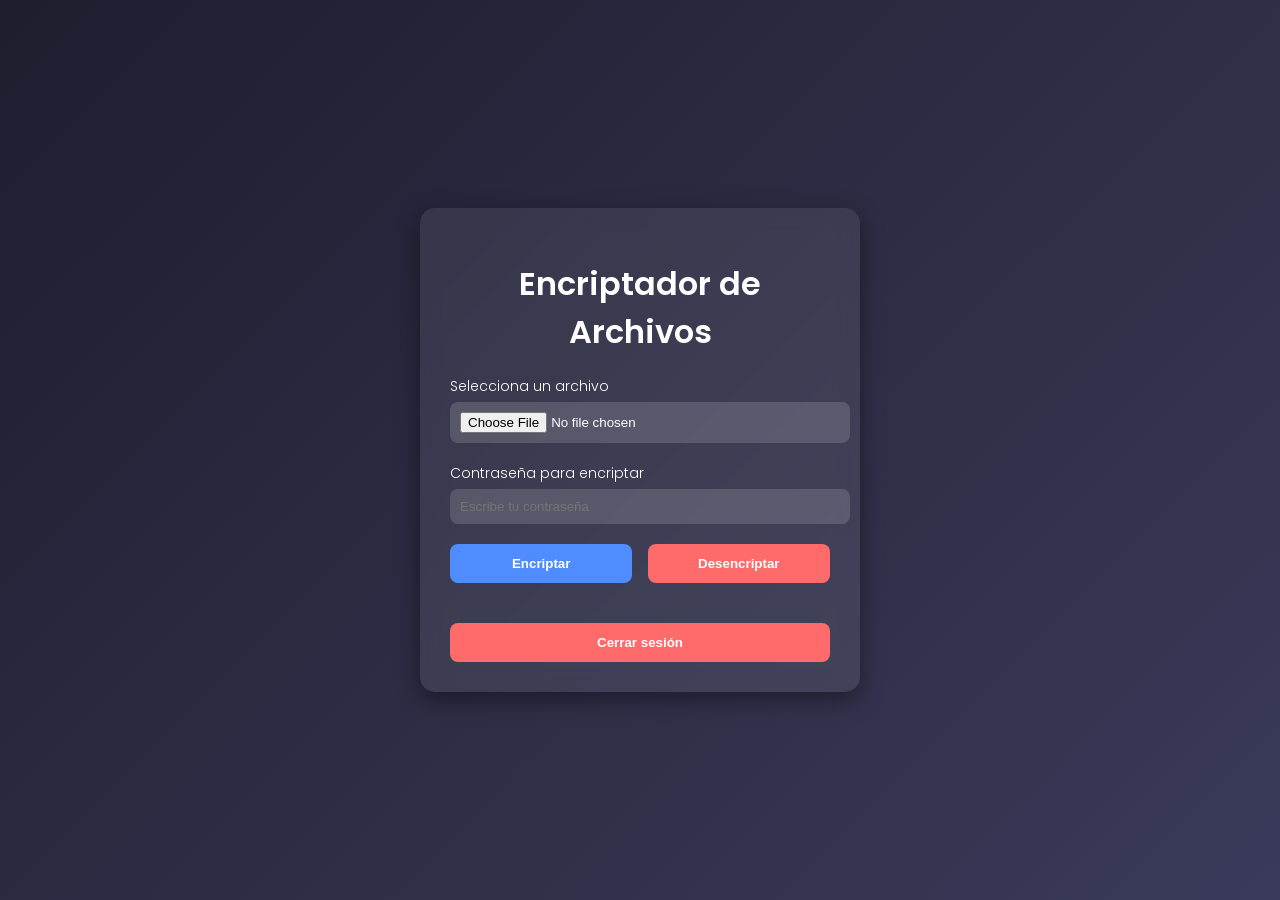
==== index.html @ 1d9a1f49 "Primer commit de ncripts" ====
<!DOCTYPE html>
<html lang="es">
<head>
    <meta charset="UTF-8">
    <title>NcripTs</title>
    <link rel="stylesheet" href="style.css">
    <link href="https://fonts.googleapis.com/css2?family=Poppins:wght@300;400;600&display=swap" rel="stylesheet">
</head>
<body>

<div class="container">
    <h1>Encriptador de Archivos</h1>

    <div class="input-group">
        <label>Selecciona un archivo</label>
        <input type="file" id="fileInput">
    </div>

    <div class="input-group">
        <label>Contraseña para encriptar</label>
        <input type="password" id="passwordInput" placeholder="Escribe tu contraseña">
    </div>

    <div class="buttons">
        <button id="encryptBtn" class="primary">Encriptar</button>
        <button id="decryptBtn" class="secondary">Desencriptar</button>
    </div>

    <p id="status"></p>

    <button id="logoutBtn" class="secondary" style="margin-top:20px;width:100%;">Cerrar sesión</button>
</div>

<script type="module" src="app.js"></script>
</body>
</html>
---- style.css ----
body {
    margin: 0;
    font-family: 'Poppins', sans-serif;
    background: linear-gradient(135deg, #1e1e2f, #3a3a5a);
    color: #fff;
    display: flex;
    justify-content: center;
    align-items: center;
    height: 100vh;
}

.container {
    background: rgba(255, 255, 255, 0.08);
    padding: 30px;
    border-radius: 15px;
    width: 380px;
    backdrop-filter: blur(10px);
    box-shadow: 0 8px 25px rgba(0,0,0,0.4);
    text-align: center;
}

h1 {
    font-weight: 600;
    margin-bottom: 20px;
}

.input-group {
    text-align: left;
    margin-bottom: 20px;
}

.input-group label {
    font-size: 14px;
    font-weight: 300;
    margin-bottom: 5px;
    display: block;
}

input[type="file"],
input[type="email"],
input[type="password"] {
    width: 100%;
    padding: 10px;
    border-radius: 8px;
    border: none;
    outline: none;
    background: rgba(255,255,255,0.15);
    color: #fff;
}

.buttons {
    display: flex;
    justify-content: space-between;
    margin-top: 20px;
}

button {
    width: 48%;
    padding: 12px;
    border: none;
    border-radius: 8px;
    font-weight: 600;
    cursor: pointer;
    transition: 0.3s;
}

button.primary {
    background: #4f8cff;
    color: #fff;
}

button.primary:hover {
    background: #3a6cd1;
}

button.secondary {
    background: #ff6b6b;
    color: #fff;
}

button.secondary:hover {
    background: #d45555;
}

#status {
    margin-top: 20px;
    font-size: 14px;
    opacity: 0.9;
}
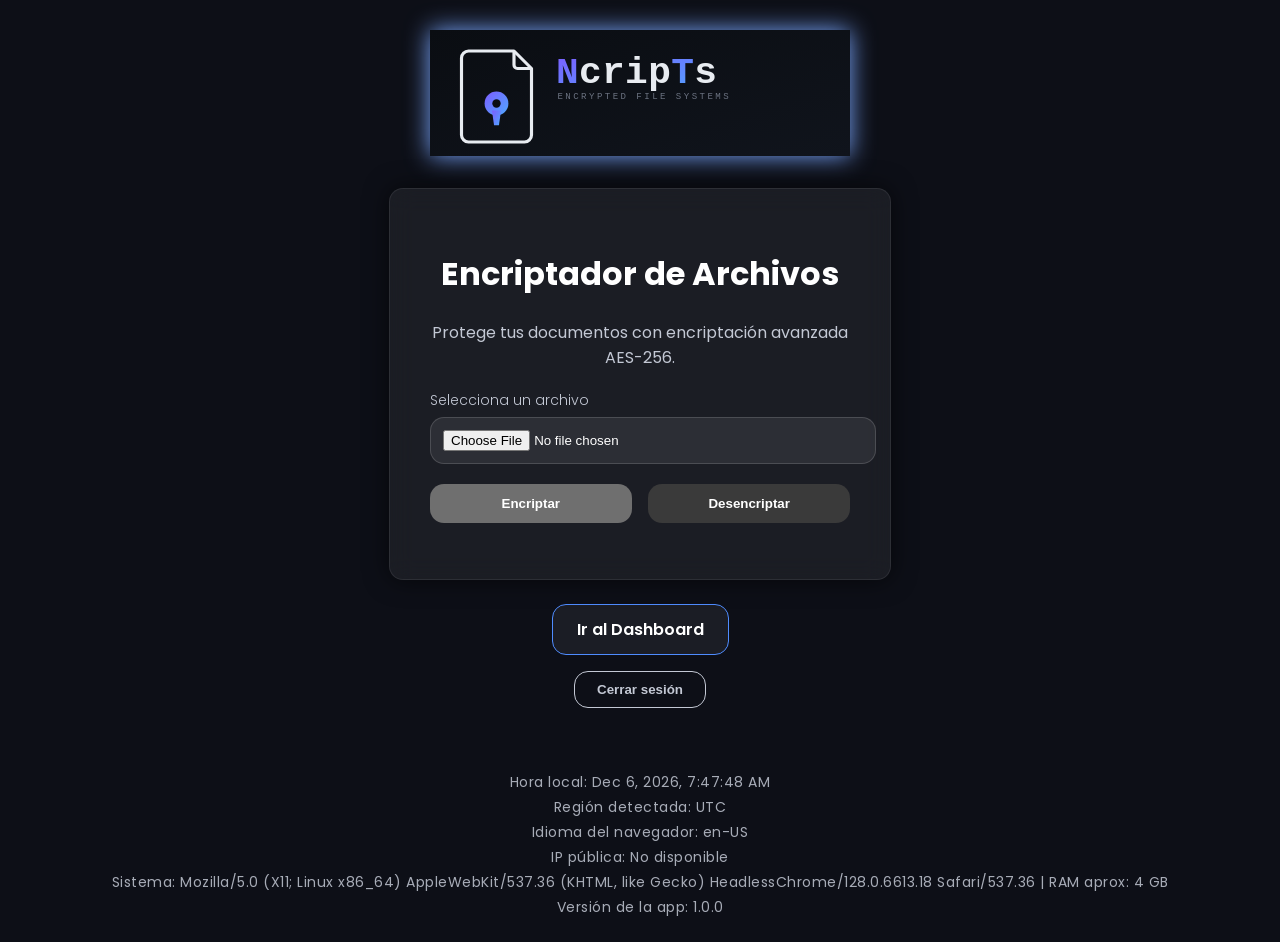
==== commit 74ca2990: "mejoras de la app" ====
--- a/index.html
+++ b/index.html
@@ -2,36 +2,61 @@
 <html lang="es">
 <head>
     <meta charset="UTF-8">
-    <title>NcripTs</title>
+    <title>Ncripts – Encriptador Seguro</title>
     <link rel="stylesheet" href="style.css">
     <link href="https://fonts.googleapis.com/css2?family=Poppins:wght@300;400;600&display=swap" rel="stylesheet">
 </head>
+
 <body>
 
+<!-- HEADER -->
+<header id="mainHeader">
+    <img src="ncripts_logo.svg" alt="Ncripts Logo" id="headerLogo">
+</header>
+
+<!-- CONTENEDOR -->
 <div class="container">
+
     <h1>Encriptador de Archivos</h1>
+
+    <p class="subtitle">
+        Protege tus documentos con encriptación avanzada AES-256.
+    </p>
 
     <div class="input-group">
         <label>Selecciona un archivo</label>
         <input type="file" id="fileInput">
     </div>
 
-    <div class="input-group">
-        <label>Contraseña para encriptar</label>
-        <input type="password" id="passwordInput" placeholder="Escribe tu contraseña">
-    </div>
-
     <div class="buttons">
-        <button id="encryptBtn" class="primary">Encriptar</button>
-        <button id="decryptBtn" class="secondary">Desencriptar</button>
+        <button class="primary" id="encryptBtn">Encriptar</button>
+        <button class="secondary" id="decryptBtn">Desencriptar</button>
     </div>
 
     <p id="status"></p>
 
-    <button id="logoutBtn" class="secondary" style="margin-top:20px;width:100%;">Cerrar sesión</button>
 </div>
 
+<a class="dashboard-link" href="dashboard.html">Ir al Dashboard</a>
+
+<button class="logout-button" id="logoutBtn" type="button">Cerrar sesión</button>
+
+<!-- FOOTER -->
+<footer id="mainFooter">
+    <p id="footerTime"></p>
+    <p id="footerRegion"></p>
+    <p id="footerLang"></p>
+    <p id="footerIP"></p>
+    <p id="footerSystem"></p>
+    <p id="footerVersion">Versión de la app: 1.0.0</p>
+</footer>
+
+<script type="module" src="supabase.js"></script>
 <script type="module" src="app.js"></script>
+<script src="footer.js"></script>
+
 </body>
 </html>
 
+
+
--- a/style.css
+++ b/style.css
@@ -1,28 +1,75 @@
+/* ------------------------------
+   ESTILO GLOBAL – CYBERSECURE UI
+---------------------------------*/
+
+:root {
+    --bg-dark: #0d0f17;
+    --bg-card: rgba(255,255,255,0.06);
+    --accent: #4f8cff;
+    --accent-glow: #7aa7ff;
+    --text-main: #ffffff;
+    --text-muted: #c3c8d4;
+    --focus-ring: #00eaff;
+    --radius: 14px;
+    --transition: 0.25s ease;
+}
+
 body {
     margin: 0;
     font-family: 'Poppins', sans-serif;
-    background: linear-gradient(135deg, #1e1e2f, #3a3a5a);
-    color: #fff;
+    background: var(--bg-dark);
+    color: var(--text-main);
     display: flex;
-    justify-content: center;
+    flex-direction: column;
     align-items: center;
-    height: 100vh;
-}
+    min-height: 100vh;
+}
+
+/* ------------------------------
+   HEADER
+---------------------------------*/
+
+#mainHeader {
+    text-align: center;
+    padding-top: 30px;
+    margin-bottom: 25px;
+}
+
+#headerLogo {
+    width: 420px; /* MÁS ANCHO */
+    height: auto;
+    filter: drop-shadow(0 0 12px var(--accent-glow));
+}
+
+/* ------------------------------
+   CONTENEDOR
+---------------------------------*/
 
 .container {
-    background: rgba(255, 255, 255, 0.08);
-    padding: 30px;
-    border-radius: 15px;
-    width: 380px;
-    backdrop-filter: blur(10px);
-    box-shadow: 0 8px 25px rgba(0,0,0,0.4);
+    background: var(--bg-card);
+    padding: 40px;
+    border-radius: var(--radius);
+    width: 420px;
+    backdrop-filter: blur(12px);
+    box-shadow: 0 0 25px rgba(0,0,0,0.6);
     text-align: center;
-}
-
-h1 {
-    font-weight: 600;
+    border: 1px solid rgba(255,255,255,0.08);
+    animation: fadeIn 0.6s ease;
+}
+
+@keyframes fadeIn {
+    from { opacity: 0; transform: translateY(10px); }
+    to { opacity: 1; transform: translateY(0); }
+}
+
+.subtitle {
+    color: var(--text-muted);
     margin-bottom: 20px;
 }
+
+/* ------------------------------
+   INPUTS
+---------------------------------*/
 
 .input-group {
     text-align: left;
@@ -32,7 +79,8 @@
 .input-group label {
     font-size: 14px;
     font-weight: 300;
-    margin-bottom: 5px;
+    color: var(--text-muted);
+    margin-bottom: 6px;
     display: block;
 }
 
@@ -40,13 +88,23 @@
 input[type="email"],
 input[type="password"] {
     width: 100%;
-    padding: 10px;
-    border-radius: 8px;
-    border: none;
+    padding: 12px;
+    border-radius: var(--radius);
+    border: 1px solid rgba(255,255,255,0.15);
+    background: rgba(255,255,255,0.08);
+    color: var(--text-main);
     outline: none;
-    background: rgba(255,255,255,0.15);
-    color: #fff;
-}
+    transition: var(--transition);
+}
+
+input:focus {
+    border-color: var(--focus-ring);
+    box-shadow: 0 0 0 3px rgba(0,234,255,0.3);
+}
+
+/* ------------------------------
+   BOTONES (GRIS + GRIS OSCURO)
+---------------------------------*/
 
 .buttons {
     display: flex;
@@ -58,33 +116,168 @@
     width: 48%;
     padding: 12px;
     border: none;
-    border-radius: 8px;
+    border-radius: var(--radius);
     font-weight: 600;
     cursor: pointer;
-    transition: 0.3s;
+    transition: var(--transition);
+    color: #fff;
 }
 
 button.primary {
-    background: #4f8cff;
+    background: #6f6f6f;
+}
+
+button.primary:hover {
+    background: #8a8a8a;
+    box-shadow: 0 0 10px #8a8a8a;
+}
+
+button.secondary {
+    background: #3a3a3a;
+}
+
+button.secondary:hover {
+    background: #555555;
+    box-shadow: 0 0 10px #555555;
+}
+
+.dashboard-link {
+    display: inline-block;
+    margin-top: 24px;
+    padding: 12px 24px;
+    border: 1px solid var(--accent);
+    border-radius: var(--radius);
+    background: var(--bg-card);
+    color: var(--text-main);
+    font-weight: 600;
+    text-decoration: none;
+    transition: var(--transition);
+}
+
+.dashboard-link:hover {
+    background: var(--accent);
+    box-shadow: 0 0 14px var(--accent-glow);
+}
+
+.dashboard-link:focus {
+    outline: 3px solid var(--focus-ring);
+    outline-offset: 3px;
+}
+
+.logout-button {
+    width: auto;
+    margin-top: 16px;
+    padding: 10px 22px;
+    background: transparent;
+    border: 1px solid var(--text-muted);
+    color: var(--text-muted);
+}
+
+.logout-button:hover {
+    border-color: var(--focus-ring);
+    color: var(--text-main);
+    box-shadow: 0 0 10px var(--focus-ring);
+}
+
+/* ------------------------------
+   FOOTER AVANZADO
+---------------------------------*/
+
+#mainFooter {
+    margin-top: 40px;
+    padding: 20px 0;
+    width: 100%;
+    text-align: center;
+    color: var(--text-muted);
+    font-size: 14px;
+    letter-spacing: 0.5px;
+    opacity: 0.85;
+    animation: footerGlow 3s infinite alternate;
+}
+
+#mainFooter p {
+    margin: 4px 0;
+}
+
+@keyframes footerGlow {
+    from { text-shadow: 0 0 4px #4f8cff; }
+    to { text-shadow: 0 0 12px #7aa7ff; }
+}
+
+/* ------------------------------
+   ACCESIBILIDAD
+---------------------------------*/
+
+button:focus {
+    outline: 3px solid var(--focus-ring);
+    outline-offset: 3px;
+}
+
+@media (prefers-reduced-motion: reduce) {
+    * {
+        animation: none !important;
+        transition: none !important;
+    }
+}
+ 
+/* ------------------------------
+   DASHBOARD – Lista de archivos
+---------------------------------*/
+
+.file-list {
+    margin-top: 20px;
+    text-align: left;
+}
+
+.file-item {
+    background: rgba(255,255,255,0.08);
+    padding: 14px;
+    border-radius: var(--radius);
+    margin-bottom: 12px;
+    border: 1px solid rgba(255,255,255,0.12);
+    display: flex;
+    justify-content: space-between;
+    align-items: center;
+    transition: var(--transition);
+}
+
+.file-item:hover {
+    background: rgba(255,255,255,0.12);
+    box-shadow: 0 0 10px #4f8cff;
+}
+
+.file-name {
+    font-size: 15px;
+    color: var(--text-main);
+}
+
+.file-actions button {
+    margin-left: 10px;
+    padding: 8px 12px;
+    border-radius: var(--radius);
+    border: none;
+    cursor: pointer;
+    font-weight: 600;
+    transition: var(--transition);
+}
+
+/* Descargar */
+.file-actions .download {
+    background: #6f6f6f;
     color: #fff;
 }
 
-button.primary:hover {
-    background: #3a6cd1;
-}
-
-button.secondary {
-    background: #ff6b6b;
+.file-actions .download:hover {
+    background: #8a8a8a;
+}
+
+/* Eliminar */
+.file-actions .delete {
+    background: #3a3a3a;
     color: #fff;
 }
 
-button.secondary:hover {
-    background: #d45555;
-}
-
-#status {
-    margin-top: 20px;
-    font-size: 14px;
-    opacity: 0.9;
-}
-
+.file-actions .delete:hover {
+    background: #555;
+}
+
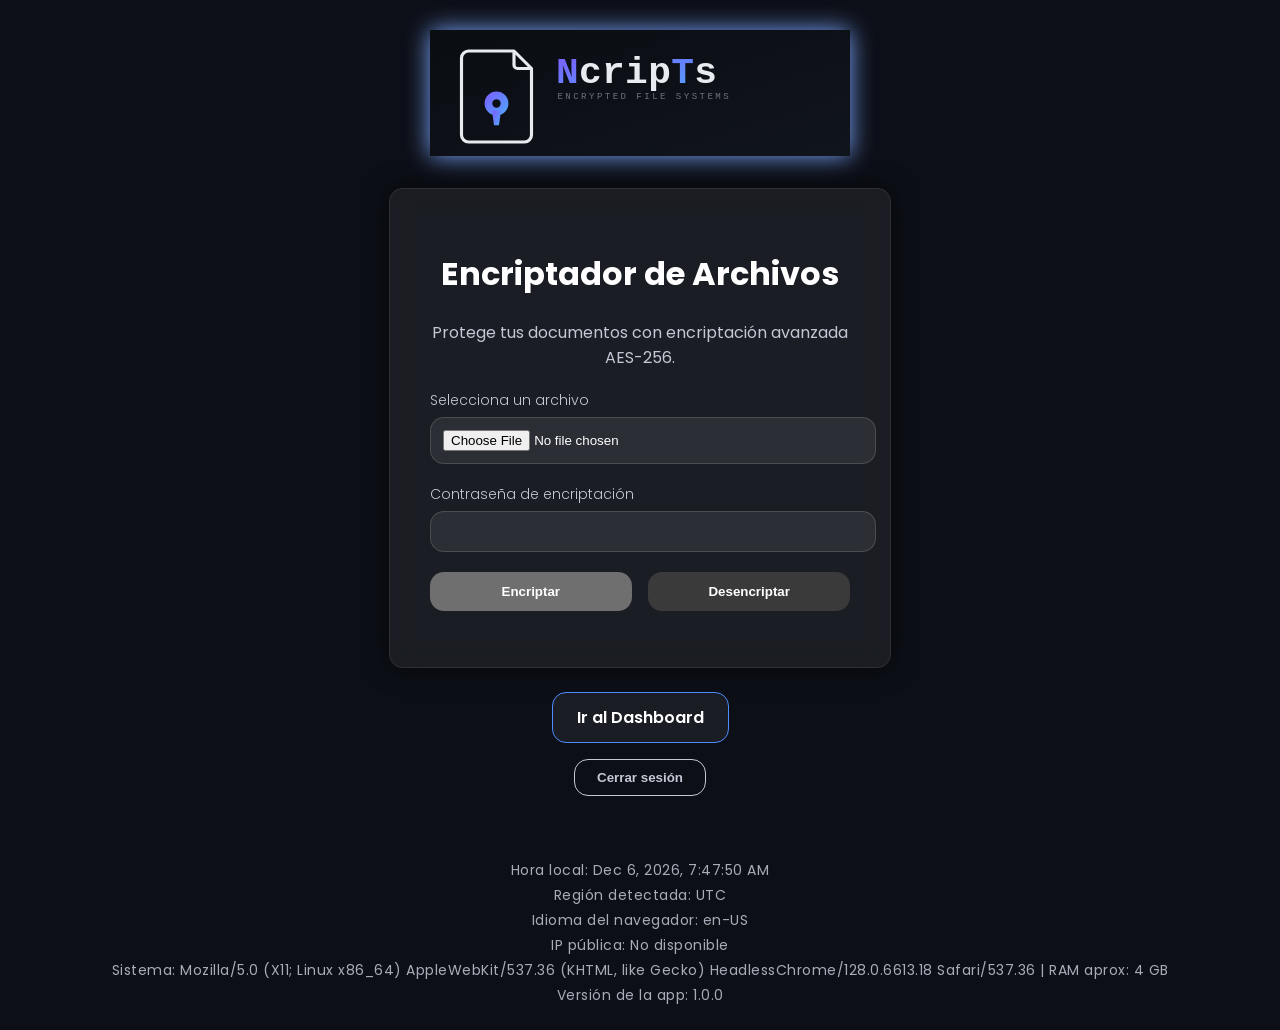
==== commit 8f72ae06: "actualizacion de funcionalidad" ====
--- a/index.html
+++ b/index.html
@@ -26,6 +26,11 @@
     <div class="input-group">
         <label>Selecciona un archivo</label>
         <input type="file" id="fileInput">
+    </div>
+
+    <div class="input-group">
+        <label for="passwordInput">Contraseña de encriptación</label>
+        <input type="password" id="passwordInput" autocomplete="new-password">
     </div>
 
     <div class="buttons">
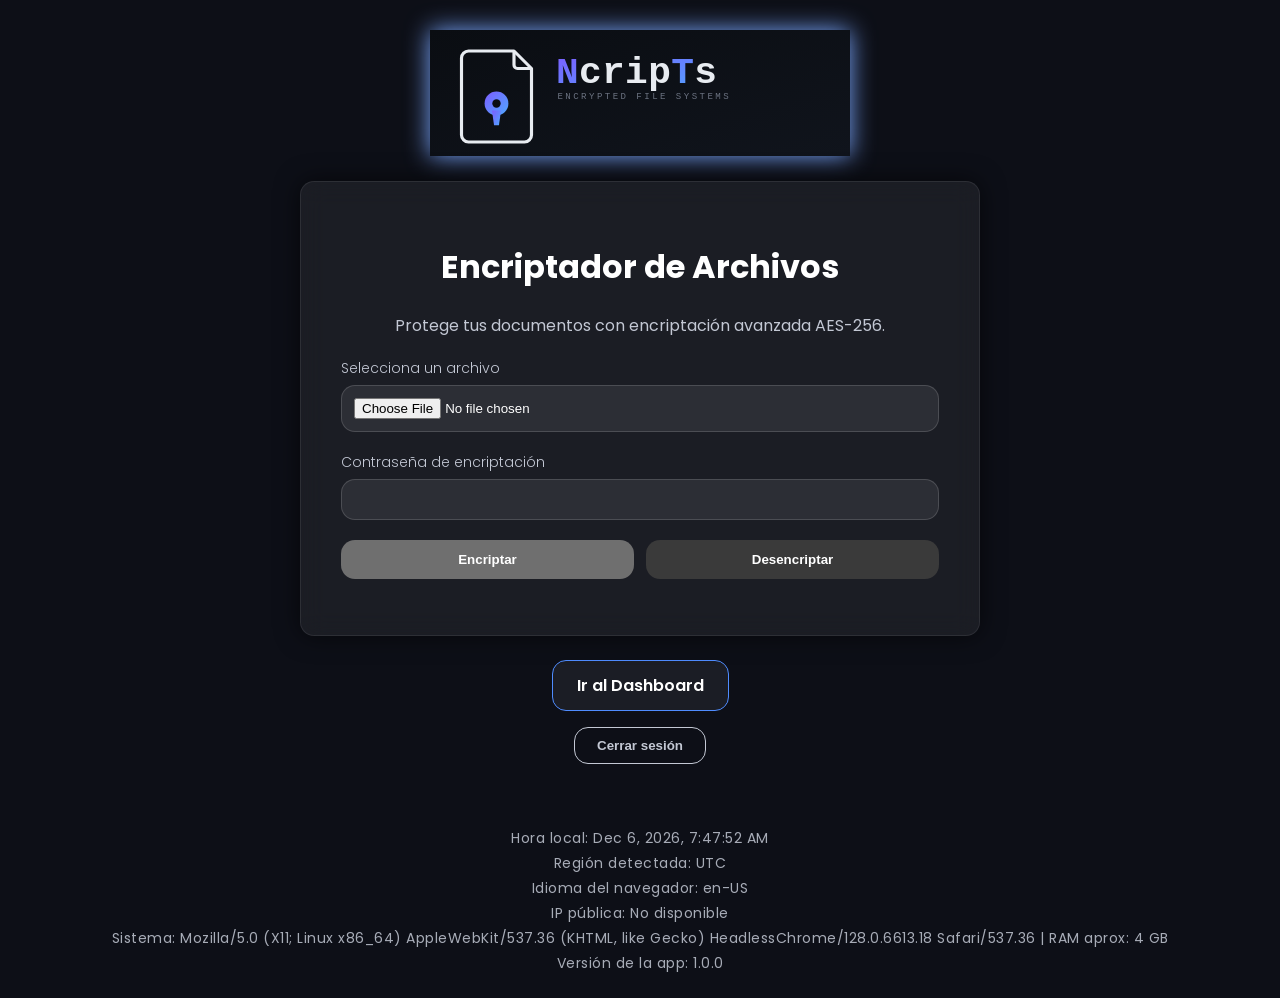
==== commit da78ca86: "responsividad" ====
--- a/index.html
+++ b/index.html
@@ -2,6 +2,7 @@
 <html lang="es">
 <head>
     <meta charset="UTF-8">
+    <meta name="viewport" content="width=device-width, initial-scale=1">
     <title>Ncripts – Encriptador Seguro</title>
     <link rel="stylesheet" href="style.css">
     <link href="https://fonts.googleapis.com/css2?family=Poppins:wght@300;400;600&display=swap" rel="stylesheet">
--- a/style.css
+++ b/style.css
@@ -14,8 +14,15 @@
     --transition: 0.25s ease;
 }
 
+*,
+*::before,
+*::after {
+    box-sizing: border-box;
+}
+
 body {
     margin: 0;
+    padding: 0 16px;
     font-family: 'Poppins', sans-serif;
     background: var(--bg-dark);
     color: var(--text-main);
@@ -23,6 +30,8 @@
     flex-direction: column;
     align-items: center;
     min-height: 100vh;
+    min-height: 100dvh;
+    overflow-x: hidden;
 }
 
 /* ------------------------------
@@ -33,10 +42,13 @@
     text-align: center;
     padding-top: 30px;
     margin-bottom: 25px;
+    width: 100%;
 }
 
 #headerLogo {
-    width: 420px; /* MÁS ANCHO */
+    display: block;
+    width: min(420px, 100%);
+    margin: 0 auto;
     height: auto;
     filter: drop-shadow(0 0 12px var(--accent-glow));
 }
@@ -44,12 +56,11 @@
 /* ------------------------------
    CONTENEDOR
 ---------------------------------*/
-
 .container {
     background: var(--bg-card);
-    padding: 40px;
-    border-radius: var(--radius);
-    width: 420px;
+    border-radius: var(--radius);
+    padding: clamp(22px, 5vw, 40px);
+    width: min(420px, 100%);
     backdrop-filter: blur(12px);
     box-shadow: 0 0 25px rgba(0,0,0,0.6);
     text-align: center;
@@ -108,12 +119,13 @@
 
 .buttons {
     display: flex;
+    gap: 12px;
     justify-content: space-between;
     margin-top: 20px;
 }
 
 button {
-    width: 48%;
+    width: 100%;
     padding: 12px;
     border: none;
     border-radius: var(--radius);
@@ -145,12 +157,14 @@
     display: inline-block;
     margin-top: 24px;
     padding: 12px 24px;
+    max-width: 100%;
     border: 1px solid var(--accent);
     border-radius: var(--radius);
     background: var(--bg-card);
     color: var(--text-main);
     font-weight: 600;
     text-decoration: none;
+    text-align: center;
     transition: var(--transition);
 }
 
@@ -166,6 +180,7 @@
 
 .logout-button {
     width: auto;
+    max-width: 100%;
     margin-top: 16px;
     padding: 10px 22px;
     background: transparent;
@@ -192,6 +207,7 @@
     font-size: 14px;
     letter-spacing: 0.5px;
     opacity: 0.85;
+    overflow-wrap: anywhere;
     animation: footerGlow 3s infinite alternate;
 }
 
@@ -238,6 +254,7 @@
     display: flex;
     justify-content: space-between;
     align-items: center;
+    gap: 14px;
     transition: var(--transition);
 }
 
@@ -249,35 +266,110 @@
 .file-name {
     font-size: 15px;
     color: var(--text-main);
+    min-width: 0;
+    overflow-wrap: anywhere;
+}
+
+.file-actions {
+    display: flex;
+    flex-shrink: 0;
+    gap: 8px;
 }
 
 .file-actions button {
-    margin-left: 10px;
+    width: auto;
+    min-width: 104px;
+    margin-left: 0;
     padding: 8px 12px;
-    border-radius: var(--radius);
-    border: none;
+    border-radius: 8px;
+    border: 1px solid transparent;
     cursor: pointer;
     font-weight: 600;
+    white-space: nowrap;
     transition: var(--transition);
 }
 
 /* Descargar */
 .file-actions .download {
-    background: #6f6f6f;
-    color: #fff;
+    background: rgba(79, 140, 255, 0.14);
+    border-color: var(--accent);
+    color: var(--accent-glow);
 }
 
 .file-actions .download:hover {
-    background: #8a8a8a;
+    background: var(--accent);
+    color: var(--text-main);
+    box-shadow: 0 0 14px var(--accent-glow);
 }
 
 /* Eliminar */
 .file-actions .delete {
-    background: #3a3a3a;
-    color: #fff;
+    background: rgba(255, 74, 99, 0.12);
+    border-color: #ff4a63;
+    color: #ff8b9b;
 }
 
 .file-actions .delete:hover {
-    background: #555;
-}
-
+    background: #c9364d;
+    color: var(--text-main);
+    box-shadow: 0 0 14px rgba(255, 74, 99, 0.7);
+}
+
+.file-actions button:focus {
+    outline: 3px solid var(--focus-ring);
+    outline-offset: 3px;
+}
+
+@media (max-width: 600px) {
+    .file-item {
+        align-items: stretch;
+        flex-direction: column;
+        gap: 12px;
+    }
+
+    .file-actions {
+        display: flex;
+        gap: 8px;
+        width: 100%;
+    }
+
+    .file-actions button {
+        flex: 1;
+        min-width: 0;
+        margin-left: 0;
+    }
+}
+
+@media (max-width: 480px) {
+    body {
+        padding: 0 10px;
+    }
+
+    #mainHeader {
+        padding-top: 18px;
+        margin-bottom: 18px;
+    }
+
+    .container {
+        padding: 20px 16px;
+    }
+
+    .buttons {
+        flex-direction: column;
+    }
+
+    .dashboard-link {
+        width: 100%;
+    }
+
+    .logout-button {
+        width: 100%;
+    }
+}
+
+@media (min-width: 768px) {
+    .container {
+        width: min(680px, 100%);
+    }
+}
+
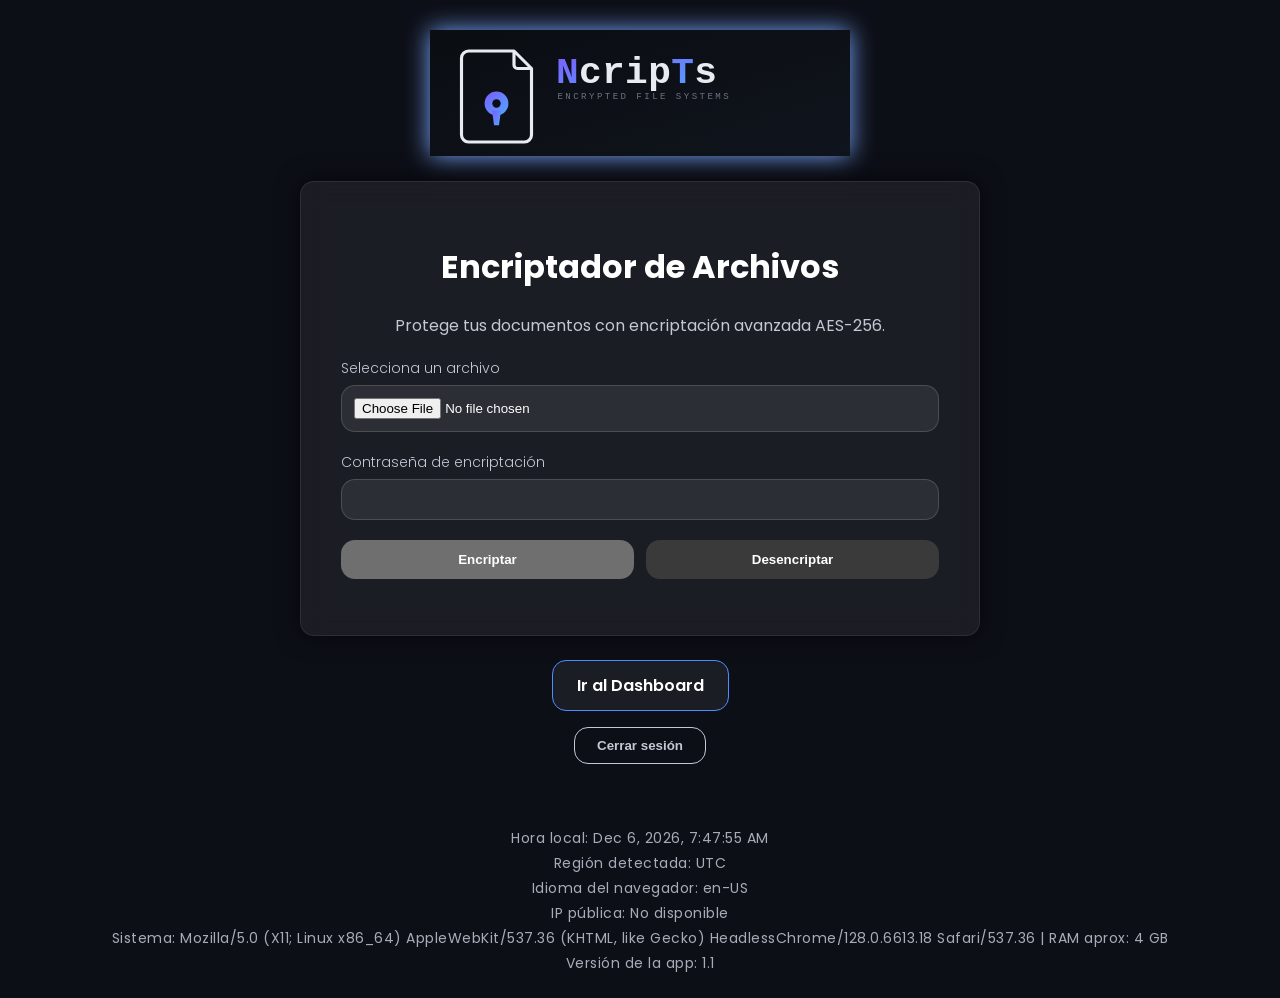
==== commit c77dcb6e: "retoques" ====
--- a/index.html
+++ b/index.html
@@ -54,7 +54,7 @@
     <p id="footerLang"></p>
     <p id="footerIP"></p>
     <p id="footerSystem"></p>
-    <p id="footerVersion">Versión de la app: 1.0.0</p>
+    <p id="footerVersion">Versión de la app: 1.1</p>
 </footer>
 
 <script type="module" src="supabase.js"></script>
--- a/style.css
+++ b/style.css
@@ -215,6 +215,34 @@
     margin: 4px 0;
 }
 
+.footer-security {
+    margin-top: 12px;
+}
+
+.securityLink {
+    display: inline-block;
+    padding: 8px 16px;
+    border: 1px solid var(--focus-ring);
+    border-radius: 8px;
+    color: var(--focus-ring);
+    font-size: 13px;
+    font-weight: 600;
+    text-decoration: none;
+    transition: var(--transition);
+}
+
+.securityLink:hover,
+.securityLink:focus {
+    background: var(--focus-ring);
+    color: var(--bg-dark);
+    box-shadow: 0 0 12px var(--focus-ring);
+}
+
+.securityLink:focus {
+    outline: 3px solid var(--accent-glow);
+    outline-offset: 3px;
+}
+
 @keyframes footerGlow {
     from { text-shadow: 0 0 4px #4f8cff; }
     to { text-shadow: 0 0 12px #7aa7ff; }
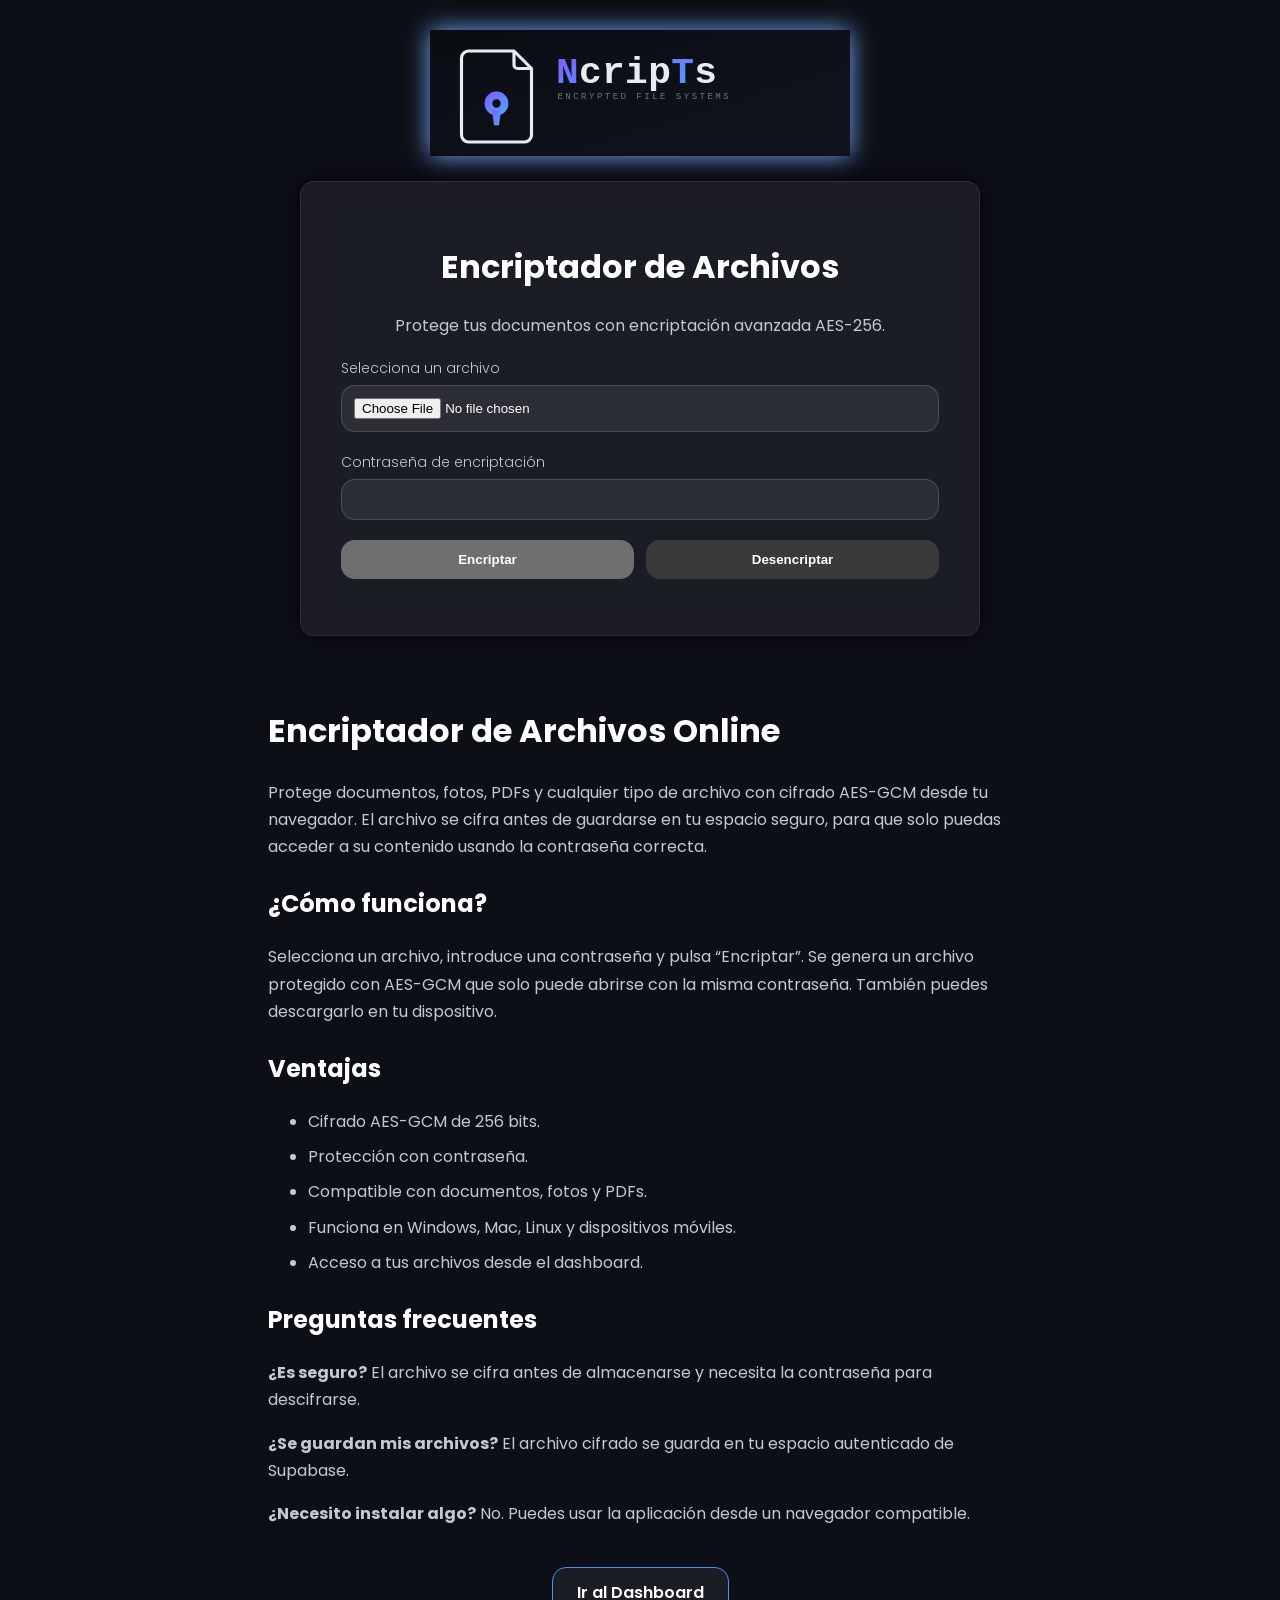
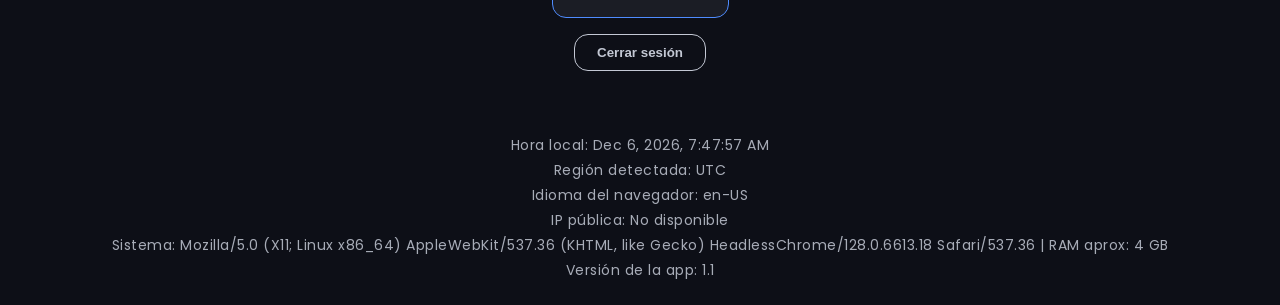
==== commit 8ccc7bfc: "busqueda" ====
--- a/index.html
+++ b/index.html
@@ -3,7 +3,18 @@
 <head>
     <meta charset="UTF-8">
     <meta name="viewport" content="width=device-width, initial-scale=1">
-    <title>Ncripts – Encriptador Seguro</title>
+    <title>Encriptador de Archivos | Ncripts</title>
+    <meta name="description" content="Encriptador de archivos online gratis. Protege tus documentos con contraseña usando AES-GCM. Seguro, rápido y compatible con Windows, Mac, Linux y móviles.">
+    <meta name="keywords" content="encriptar archivos, encriptador online, proteger documentos, seguridad, AES-GCM, cifrado, encriptar PDF, encriptar fotos, encriptar documentos">
+    <meta name="robots" content="index, follow">
+    <link rel="canonical" href="https://ncripts.org/">
+
+    <meta property="og:title" content="Encriptador de Archivos Online | Ncripts">
+    <meta property="og:description" content="Protege tus archivos con cifrado AES-GCM. Gratis, rápido y sin instalar nada.">
+    <meta property="og:url" content="https://ncripts.org/">
+    <meta property="og:type" content="website">
+    <meta property="og:site_name" content="Ncripts">
+    <meta property="og:locale" content="es_ES">
     <link rel="stylesheet" href="style.css">
     <link href="https://fonts.googleapis.com/css2?family=Poppins:wght@300;400;600&display=swap" rel="stylesheet">
 </head>
@@ -43,6 +54,35 @@
 
 </div>
 
+<section class="seo-content" aria-labelledby="seo-title">
+    <h2 id="seo-title">Encriptador de Archivos Online</h2>
+    <p>
+        Protege documentos, fotos, PDFs y cualquier tipo de archivo con cifrado AES-GCM desde tu navegador.
+        El archivo se cifra antes de guardarse en tu espacio seguro, para que solo puedas acceder a su contenido
+        usando la contraseña correcta.
+    </p>
+
+    <h3>¿Cómo funciona?</h3>
+    <p>
+        Selecciona un archivo, introduce una contraseña y pulsa “Encriptar”. Se genera un archivo protegido con
+        AES-GCM que solo puede abrirse con la misma contraseña. También puedes descargarlo en tu dispositivo.
+    </p>
+
+    <h3>Ventajas</h3>
+    <ul>
+        <li>Cifrado AES-GCM de 256 bits.</li>
+        <li>Protección con contraseña.</li>
+        <li>Compatible con documentos, fotos y PDFs.</li>
+        <li>Funciona en Windows, Mac, Linux y dispositivos móviles.</li>
+        <li>Acceso a tus archivos desde el dashboard.</li>
+    </ul>
+
+    <h3>Preguntas frecuentes</h3>
+    <p><strong>¿Es seguro?</strong> El archivo se cifra antes de almacenarse y necesita la contraseña para descifrarse.</p>
+    <p><strong>¿Se guardan mis archivos?</strong> El archivo cifrado se guarda en tu espacio autenticado de Supabase.</p>
+    <p><strong>¿Necesito instalar algo?</strong> No. Puedes usar la aplicación desde un navegador compatible.</p>
+</section>
+
 <a class="dashboard-link" href="dashboard.html">Ir al Dashboard</a>
 
 <button class="logout-button" id="logoutBtn" type="button">Cerrar sesión</button>
--- a/style.css
+++ b/style.css
@@ -192,6 +192,34 @@
     border-color: var(--focus-ring);
     color: var(--text-main);
     box-shadow: 0 0 10px var(--focus-ring);
+}
+
+.seo-content {
+    width: min(760px, 100%);
+    margin-top: 48px;
+    padding: 0 8px;
+    color: var(--text-muted);
+    line-height: 1.7;
+}
+
+.seo-content h1,
+.seo-content h2,
+.seo-content h3 {
+    color: var(--text-main);
+    line-height: 1.3;
+}
+
+.seo-content h2 {
+    font-size: clamp(24px, 4vw, 32px);
+}
+
+.seo-content h3 {
+    margin-top: 28px;
+    font-size: clamp(19px, 3vw, 24px);
+}
+
+.seo-content li {
+    margin-bottom: 8px;
 }
 
 /* ------------------------------
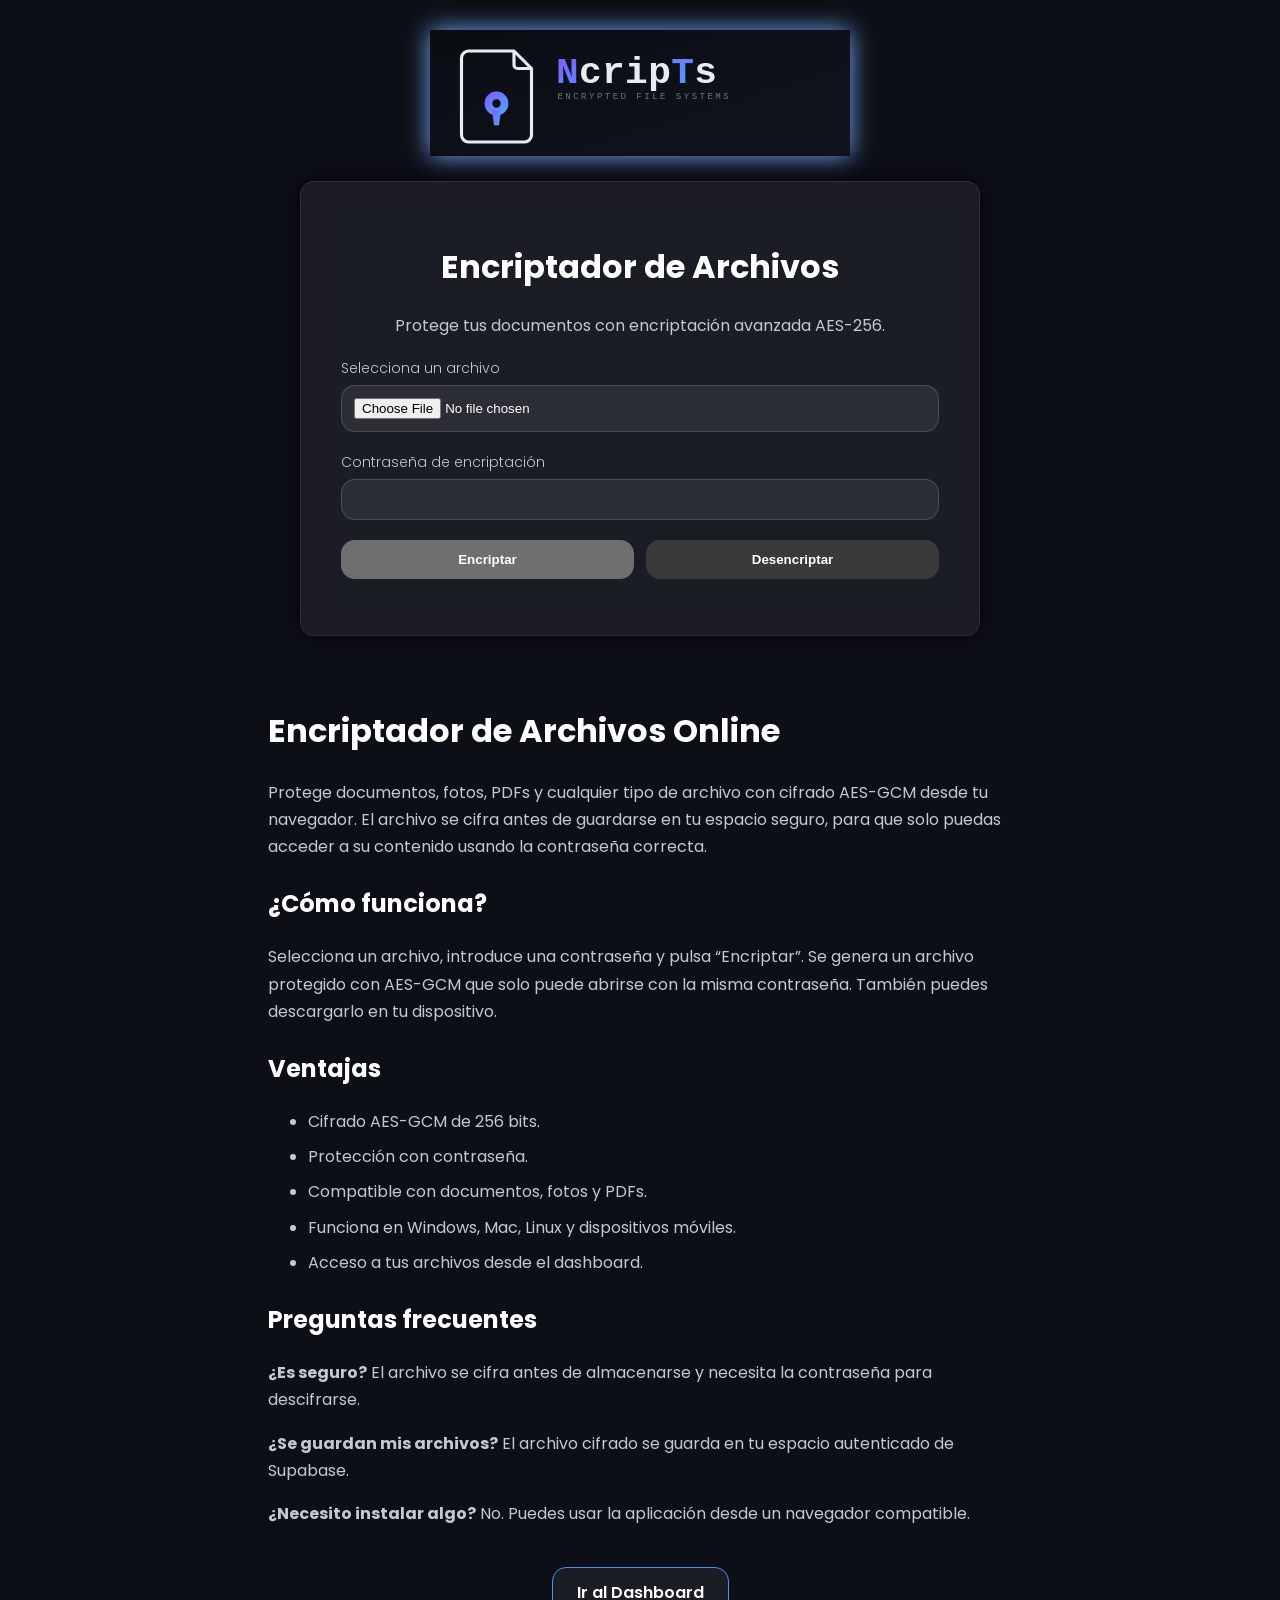
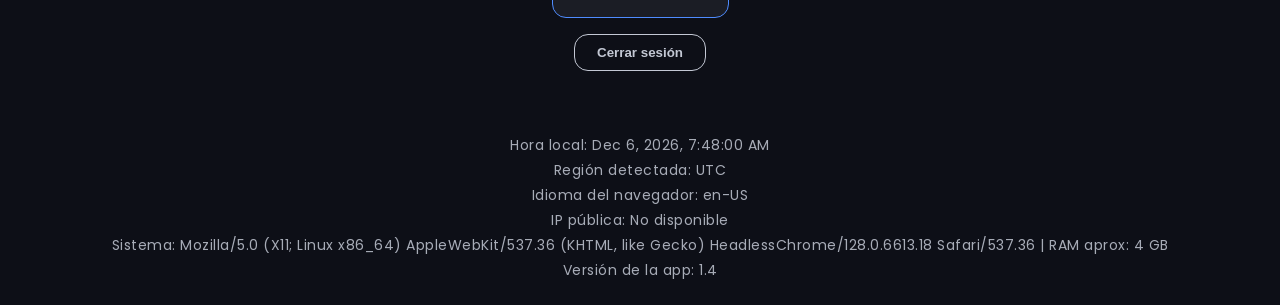
==== commit 65df54e2: "actualizacion y mejoras 1.4" ====
--- a/index.html
+++ b/index.html
@@ -94,7 +94,7 @@
     <p id="footerLang"></p>
     <p id="footerIP"></p>
     <p id="footerSystem"></p>
-    <p id="footerVersion">Versión de la app: 1.1</p>
+    <p id="footerVersion">Versión de la app: 1.4</p>
 </footer>
 
 <script type="module" src="supabase.js"></script>
